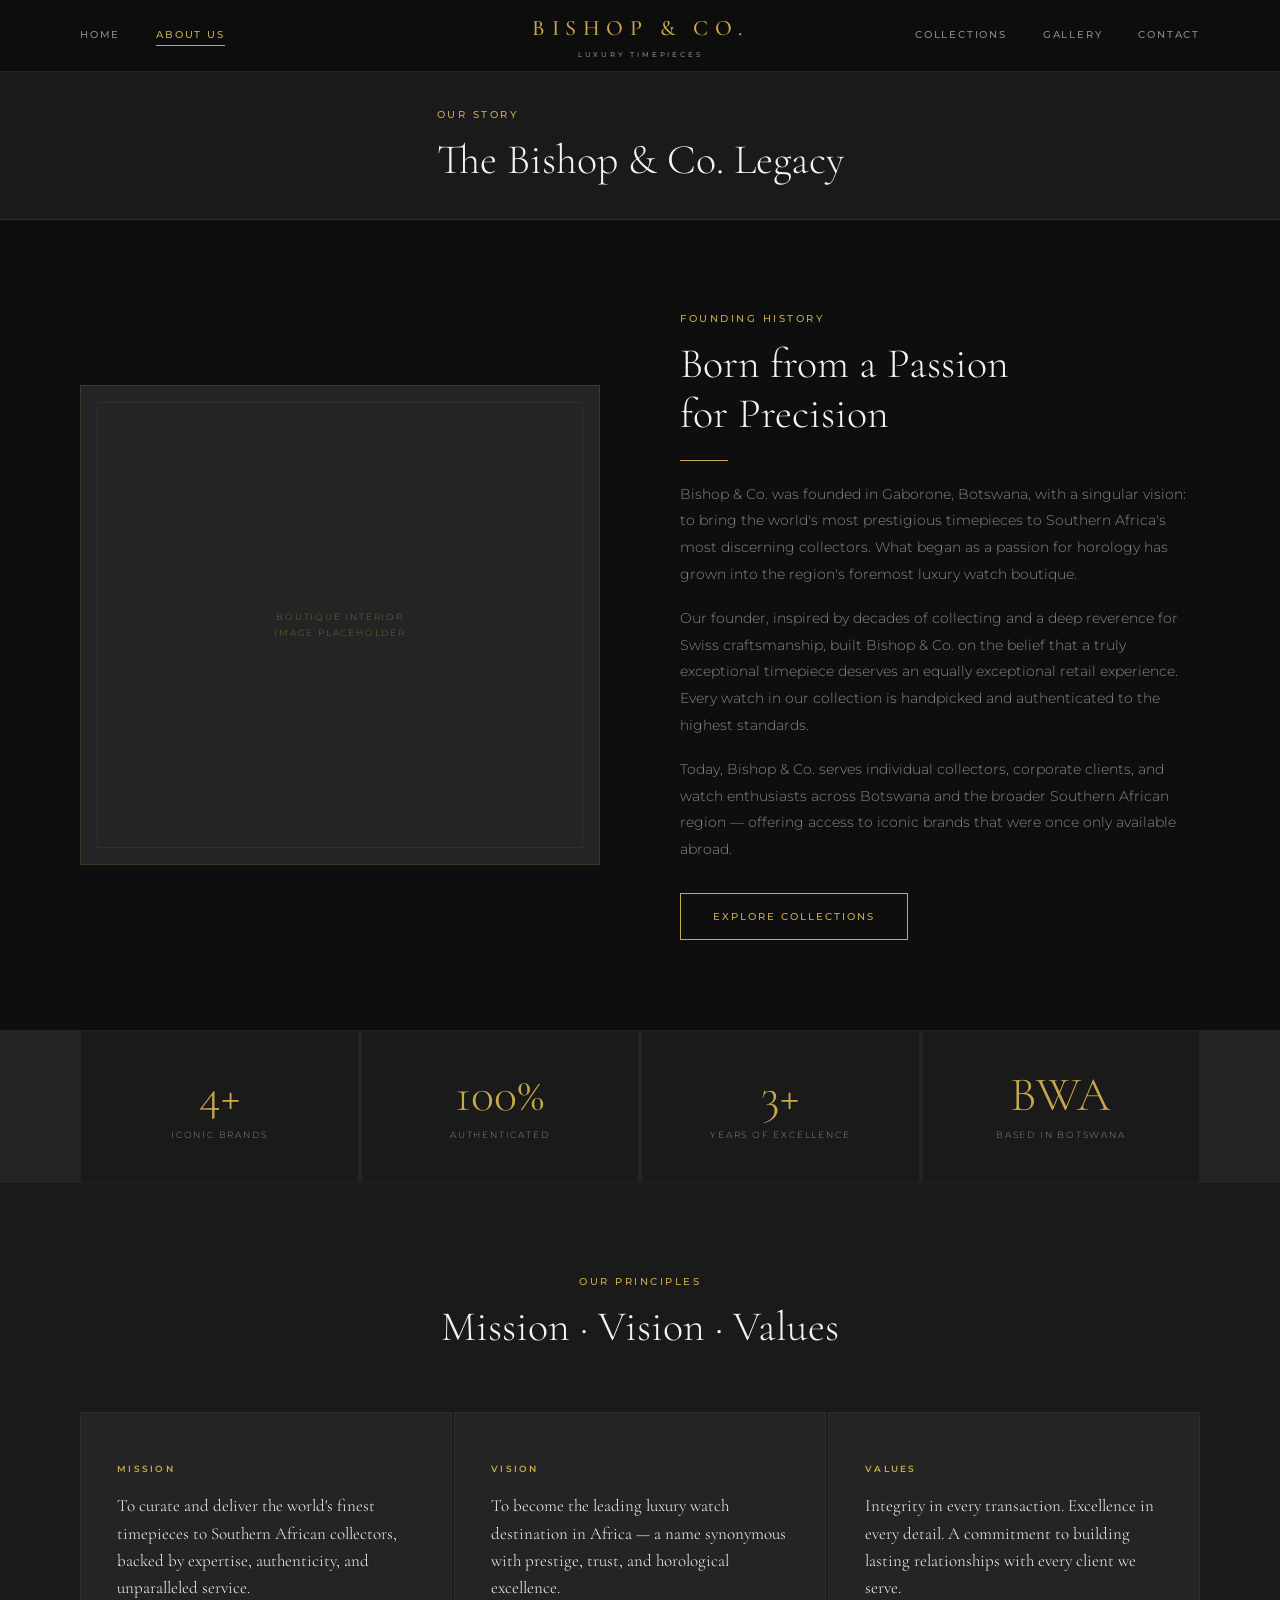
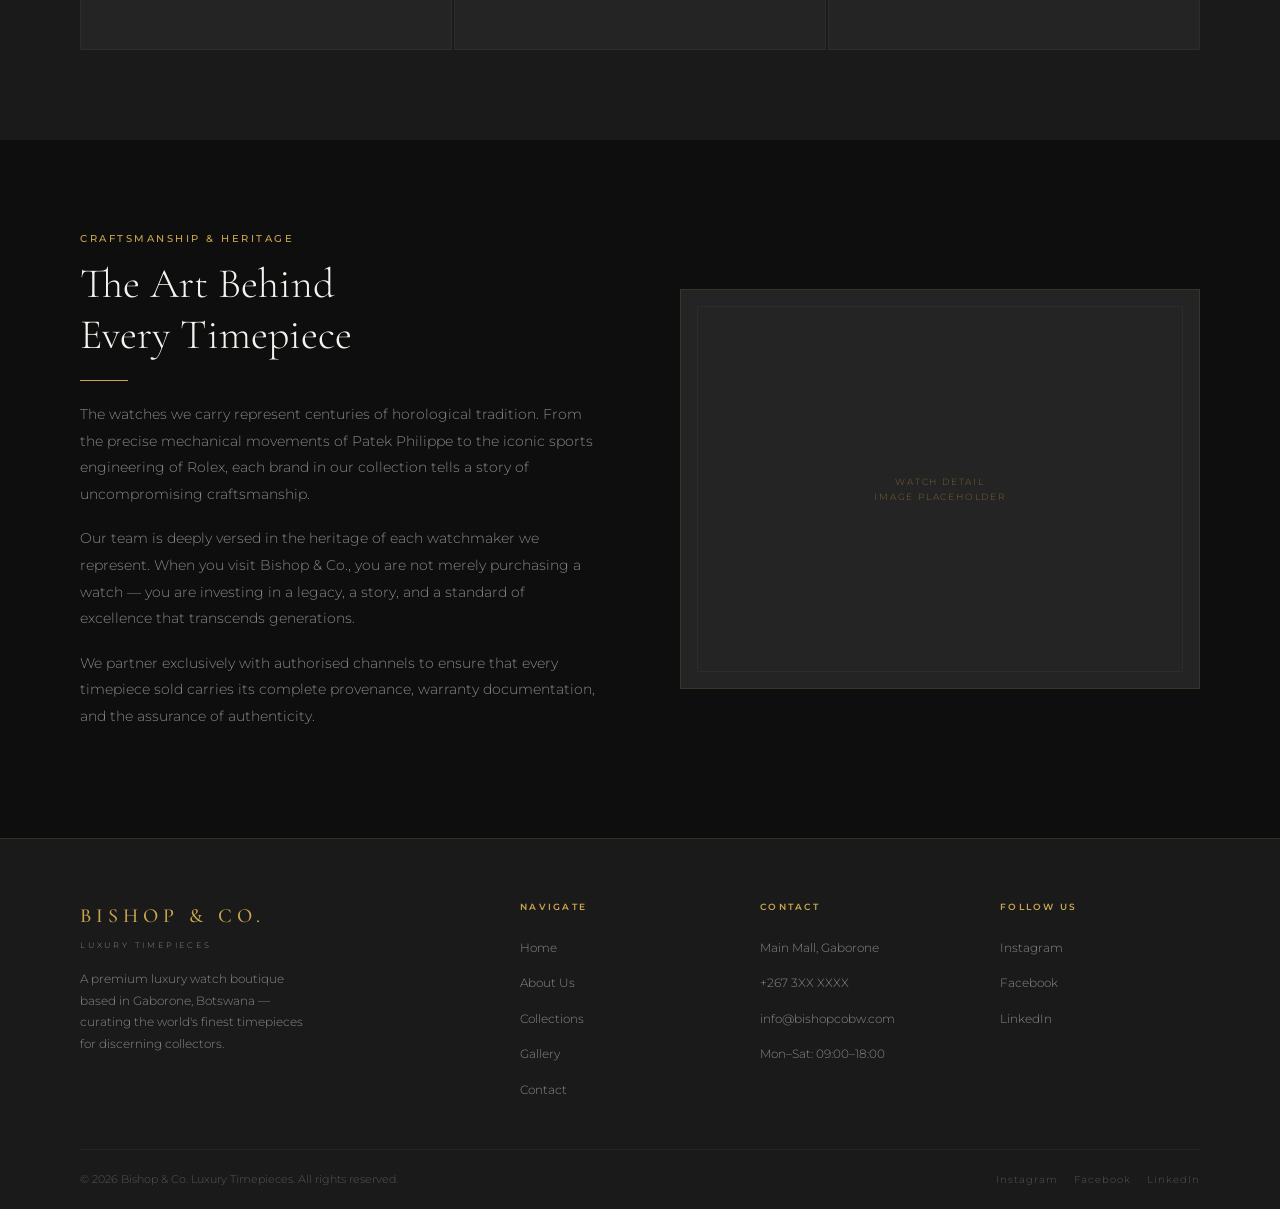
==== about.html @ af827899 "Add files via upload" ====
<!DOCTYPE html>
<html lang="en">
<head>
  <meta charset="UTF-8" />
  <meta name="viewport" content="width=device-width, initial-scale=1.0" />
  <title>About Us — Bishop & Co. Luxury Timepieces</title>
  <link rel="stylesheet" href="style.css" />
  <style>
    /* ── Story Section ── */
    .story-grid {
      display: grid;
      grid-template-columns: 1fr 1fr;
      gap: 80px;
      align-items: center;
    }
    .story-img {
      height: 480px;
      background: var(--dark-3);
      border: 1px solid rgba(201,168,76,0.15);
      display: flex;
      align-items: center;
      justify-content: center;
      position: relative;
    }
    .story-img::before {
      content: '';
      position: absolute;
      inset: 16px;
      border: 1px solid rgba(201,168,76,0.08);
    }
    .img-placeholder-label {
      font-size: 9px;
      letter-spacing: 0.2em;
      color: var(--gold-dim);
      text-align: center;
      text-transform: uppercase;
    }
    .story-body p {
      font-size: 14px;
      color: var(--muted);
      line-height: 1.9;
      margin-bottom: 18px;
    }

    /* ── Mission Vision Values ── */
    .mvv-grid {
      display: grid;
      grid-template-columns: repeat(3, 1fr);
      gap: 2px;
    }
    .mvv-item {
      padding: 48px 36px;
      background: var(--dark-3);
      border: 1px solid rgba(255,255,255,0.04);
      transition: border-color var(--transition);
    }
    .mvv-item:hover { border-color: rgba(201,168,76,0.25); }
    .mvv-label {
      font-size: 9px;
      font-weight: 600;
      letter-spacing: 0.25em;
      color: var(--gold);
      text-transform: uppercase;
      margin-bottom: 16px;
    }
    .mvv-text {
      font-family: var(--serif);
      font-size: 17px;
      font-weight: 300;
      color: var(--white);
      line-height: 1.6;
    }

    /* ── Craftsmanship ── */
    .craft-grid {
      display: grid;
      grid-template-columns: 1fr 1fr;
      gap: 80px;
      align-items: center;
    }
    .craft-img {
      height: 400px;
      background: var(--dark-3);
      border: 1px solid rgba(201,168,76,0.12);
      display: flex;
      align-items: center;
      justify-content: center;
      position: relative;
    }
    .craft-img::before {
      content: '';
      position: absolute;
      inset: 16px;
      border: 1px solid rgba(201,168,76,0.06);
    }
    .craft-body p {
      font-size: 14px;
      color: var(--muted);
      line-height: 1.9;
      margin-bottom: 18px;
    }

    /* ── Brand Stats ── */
    .stats-grid {
      display: grid;
      grid-template-columns: repeat(4, 1fr);
      gap: 2px;
    }
    .stat-item {
      padding: 40px 24px;
      background: var(--dark-2);
      border: 1px solid rgba(255,255,255,0.04);
      text-align: center;
    }
    .stat-number {
      font-family: var(--serif);
      font-size: 48px;
      font-weight: 300;
      color: var(--gold);
      line-height: 1;
      margin-bottom: 8px;
    }
    .stat-label {
      font-size: 9px;
      letter-spacing: 0.2em;
      color: var(--muted);
      text-transform: uppercase;
    }
  </style>
</head>
<body>

  <!-- NAV -->
  <nav>
    <div class="container">
      <div class="nav-left">
        <div class="nav-links">
          <a href="index.html">Home</a>
          <a href="about.html" class="active">About Us</a>
        </div>
      </div>
      <a href="index.html" class="nav-logo">
        <span class="nav-logo-main">BISHOP &amp; CO.</span>
        <span class="nav-logo-sub">Luxury Timepieces</span>
      </a>
      <div class="nav-right">
        <div class="nav-links">
          <a href="collections.html">Collections</a>
          <a href="gallery.html">Gallery</a>
          <a href="contact.html">Contact</a>
        </div>
      </div>
    </div>
  </nav>

  <!-- PAGE HERO -->
  <div class="page-hero">
    <div class="container">
      <span class="tag">Our Story</span>
      <h1 class="section-title">The Bishop &amp; Co. Legacy</h1>
    </div>
  </div>

  <!-- BRAND STORY -->
  <section>
    <div class="container">
      <div class="story-grid">
        <div class="story-img">
          <span class="img-placeholder-label">Boutique Interior<br>Image Placeholder</span>
        </div>
        <div class="story-body">
          <span class="tag">Founding History</span>
          <h2 class="section-title">Born from a Passion<br>for Precision</h2>
          <div class="divider"></div>
          <p>Bishop &amp; Co. was founded in Gaborone, Botswana, with a singular vision: to bring the world's most prestigious timepieces to Southern Africa's most discerning collectors. What began as a passion for horology has grown into the region's foremost luxury watch boutique.</p>
          <p>Our founder, inspired by decades of collecting and a deep reverence for Swiss craftsmanship, built Bishop &amp; Co. on the belief that a truly exceptional timepiece deserves an equally exceptional retail experience. Every watch in our collection is handpicked and authenticated to the highest standards.</p>
          <p>Today, Bishop &amp; Co. serves individual collectors, corporate clients, and watch enthusiasts across Botswana and the broader Southern African region — offering access to iconic brands that were once only available abroad.</p>
          <a href="collections.html" class="btn" style="margin-top: 12px;">Explore Collections</a>
        </div>
      </div>
    </div>
  </section>

  <!-- STATS -->
  <section class="darker-bg" style="padding: 0;">
    <div class="container" style="padding: 0 40px;">
      <div class="stats-grid">
        <div class="stat-item">
          <div class="stat-number">4+</div>
          <div class="stat-label">Iconic Brands</div>
        </div>
        <div class="stat-item">
          <div class="stat-number">100%</div>
          <div class="stat-label">Authenticated</div>
        </div>
        <div class="stat-item">
          <div class="stat-number">3+</div>
          <div class="stat-label">Years of Excellence</div>
        </div>
        <div class="stat-item">
          <div class="stat-number">BWA</div>
          <div class="stat-label">Based in Botswana</div>
        </div>
      </div>
    </div>
  </section>

  <!-- MISSION / VISION / VALUES -->
  <section class="dark-bg">
    <div class="container">
      <span class="tag" style="text-align:center; display:block;">Our Principles</span>
      <h2 class="section-title" style="text-align:center; margin-bottom: 60px;">Mission · Vision · Values</h2>
      <div class="mvv-grid">
        <div class="mvv-item">
          <div class="mvv-label">Mission</div>
          <p class="mvv-text">To curate and deliver the world's finest timepieces to Southern African collectors, backed by expertise, authenticity, and unparalleled service.</p>
        </div>
        <div class="mvv-item">
          <div class="mvv-label">Vision</div>
          <p class="mvv-text">To become the leading luxury watch destination in Africa — a name synonymous with prestige, trust, and horological excellence.</p>
        </div>
        <div class="mvv-item">
          <div class="mvv-label">Values</div>
          <p class="mvv-text">Integrity in every transaction. Excellence in every detail. A commitment to building lasting relationships with every client we serve.</p>
        </div>
      </div>
    </div>
  </section>

  <!-- CRAFTSMANSHIP -->
  <section>
    <div class="container">
      <div class="craft-grid">
        <div class="craft-body">
          <span class="tag">Craftsmanship &amp; Heritage</span>
          <h2 class="section-title">The Art Behind<br>Every Timepiece</h2>
          <div class="divider"></div>
          <p>The watches we carry represent centuries of horological tradition. From the precise mechanical movements of Patek Philippe to the iconic sports engineering of Rolex, each brand in our collection tells a story of uncompromising craftsmanship.</p>
          <p>Our team is deeply versed in the heritage of each watchmaker we represent. When you visit Bishop &amp; Co., you are not merely purchasing a watch — you are investing in a legacy, a story, and a standard of excellence that transcends generations.</p>
          <p>We partner exclusively with authorised channels to ensure that every timepiece sold carries its complete provenance, warranty documentation, and the assurance of authenticity.</p>
        </div>
        <div class="craft-img">
          <span class="img-placeholder-label">Watch Detail<br>Image Placeholder</span>
        </div>
      </div>
    </div>
  </section>

  <!-- FOOTER -->
  <footer>
    <div class="container">
      <div class="footer-grid">
        <div class="footer-col">
          <div class="footer-brand-name">BISHOP &amp; CO.</div>
          <div class="footer-brand-sub">Luxury Timepieces</div>
          <p class="footer-desc">A premium luxury watch boutique based in Gaborone, Botswana — curating the world's finest timepieces for discerning collectors.</p>
        </div>
        <div class="footer-col">
          <div class="footer-col-title">Navigate</div>
          <ul>
            <li><a href="index.html">Home</a></li>
            <li><a href="about.html">About Us</a></li>
            <li><a href="collections.html">Collections</a></li>
            <li><a href="gallery.html">Gallery</a></li>
            <li><a href="contact.html">Contact</a></li>
          </ul>
        </div>
        <div class="footer-col">
          <div class="footer-col-title">Contact</div>
          <ul>
            <li><a href="#">Main Mall, Gaborone</a></li>
            <li><a href="tel:+26731234567">+267 3XX XXXX</a></li>
            <li><a href="mailto:info@bishopcobw.com">info@bishopcobw.com</a></li>
            <li><a href="#">Mon–Sat: 09:00–18:00</a></li>
          </ul>
        </div>
        <div class="footer-col">
          <div class="footer-col-title">Follow Us</div>
          <ul>
            <li><a href="#">Instagram</a></li>
            <li><a href="#">Facebook</a></li>
            <li><a href="#">LinkedIn</a></li>
          </ul>
        </div>
      </div>
      <div class="footer-bottom">
        <span class="footer-copy">&copy; 2026 Bishop &amp; Co. Luxury Timepieces. All rights reserved.</span>
        <div class="footer-social">
          <a href="#">Instagram</a>
          <a href="#">Facebook</a>
          <a href="#">LinkedIn</a>
        </div>
      </div>
    </div>
  </footer>

</body>
</html>
---- style.css ----
/* ============================================================
   BISHOP & CO. — LUXURY TIMEPIECES
   Shared Stylesheet
   ============================================================ */

@import url('https://fonts.googleapis.com/css2?family=Cormorant+Garamond:ital,wght@0,300;0,400;0,500;0,600;1,300;1,400&family=Montserrat:wght@300;400;500;600&display=swap');

/* ── Variables ── */
:root {
  --gold:       #c9a84c;
  --gold-light: #e2c97e;
  --gold-dim:   #7a6230;
  --dark:       #0e0e0e;
  --dark-2:     #1a1a1a;
  --dark-3:     #242424;
  --dark-4:     #2e2e2e;
  --mid:        #555;
  --muted:      #888;
  --light:      #ccc;
  --white:      #f5f3ee;
  --serif:      'Cormorant Garamond', Georgia, serif;
  --sans:       'Montserrat', sans-serif;
  --nav-h:      72px;
  --transition: 0.3s ease;
}

/* ── Reset ── */
*, *::before, *::after { box-sizing: border-box; margin: 0; padding: 0; }
html { scroll-behavior: smooth; }
body {
  background: var(--dark);
  color: var(--white);
  font-family: var(--sans);
  font-weight: 300;
  font-size: 15px;
  line-height: 1.7;
  -webkit-font-smoothing: antialiased;
}
img { display: block; width: 100%; height: 100%; object-fit: cover; }
a { text-decoration: none; color: inherit; }
ul { list-style: none; }

/* ── Utility ── */
.container { max-width: 1200px; margin: 0 auto; padding: 0 40px; }
.gold { color: var(--gold); }
.serif { font-family: var(--serif); }
.tag {
  font-family: var(--sans);
  font-size: 10px;
  font-weight: 500;
  letter-spacing: 0.25em;
  color: var(--gold);
  text-transform: uppercase;
  display: block;
  margin-bottom: 12px;
}
.section-title {
  font-family: var(--serif);
  font-size: clamp(28px, 4vw, 42px);
  font-weight: 300;
  line-height: 1.2;
  color: var(--white);
}
.divider {
  width: 48px;
  height: 1px;
  background: var(--gold);
  margin: 20px 0;
}
.btn {
  display: inline-block;
  font-family: var(--sans);
  font-size: 10px;
  font-weight: 500;
  letter-spacing: 0.2em;
  text-transform: uppercase;
  padding: 14px 32px;
  border: 1px solid var(--gold);
  color: var(--gold);
  background: transparent;
  cursor: pointer;
  transition: background var(--transition), color var(--transition);
}
.btn:hover { background: var(--gold); color: var(--dark); }
.btn-filled {
  background: var(--gold);
  color: var(--dark);
}
.btn-filled:hover { background: var(--gold-light); }

/* ── Navigation ── */
nav {
  position: fixed;
  top: 0; left: 0; right: 0;
  z-index: 100;
  height: var(--nav-h);
  background: rgba(14,14,14,0.97);
  border-bottom: 1px solid rgba(201,168,76,0.15);
  display: flex;
  align-items: center;
}
nav .container {
  display: flex;
  align-items: center;
  justify-content: space-between;
  width: 100%;
}
.nav-logo { text-align: center; }
.nav-logo-main {
  font-family: var(--serif);
  font-size: 22px;
  font-weight: 500;
  letter-spacing: 0.3em;
  color: var(--gold);
  display: block;
}
.nav-logo-sub {
  font-size: 7px;
  font-weight: 500;
  letter-spacing: 0.4em;
  color: var(--muted);
  text-transform: uppercase;
  display: block;
  margin-top: 2px;
}
.nav-links {
  display: flex;
  gap: 36px;
  align-items: center;
}
.nav-links a {
  font-size: 10px;
  font-weight: 500;
  letter-spacing: 0.18em;
  text-transform: uppercase;
  color: var(--muted);
  position: relative;
  padding-bottom: 3px;
  transition: color var(--transition);
}
.nav-links a::after {
  content: '';
  position: absolute;
  bottom: 0; left: 0;
  width: 0; height: 1px;
  background: var(--gold);
  transition: width var(--transition);
}
.nav-links a:hover,
.nav-links a.active { color: var(--gold); }
.nav-links a:hover::after,
.nav-links a.active::after { width: 100%; }
.nav-left, .nav-right { flex: 1; }
.nav-right { display: flex; justify-content: flex-end; }

/* ── Page Hero Banner ── */
.page-hero {
  padding-top: var(--nav-h);
  height: 220px;
  background: var(--dark-2);
  border-bottom: 1px solid rgba(201,168,76,0.15);
  display: flex;
  align-items: center;
}
.page-hero .container { display: flex; flex-direction: column; justify-content: center; }

/* ── Footer ── */
footer {
  background: var(--dark-2);
  border-top: 1px solid rgba(201,168,76,0.15);
  padding: 60px 0 0;
}
.footer-grid {
  display: grid;
  grid-template-columns: 2fr 1fr 1fr 1fr;
  gap: 40px;
  padding-bottom: 48px;
  border-bottom: 1px solid rgba(255,255,255,0.05);
}
.footer-brand-name {
  font-family: var(--serif);
  font-size: 20px;
  font-weight: 500;
  letter-spacing: 0.25em;
  color: var(--gold);
  margin-bottom: 6px;
}
.footer-brand-sub {
  font-size: 8px;
  letter-spacing: 0.35em;
  color: var(--muted);
  text-transform: uppercase;
  margin-bottom: 16px;
}
.footer-desc {
  font-size: 12px;
  color: var(--muted);
  line-height: 1.8;
  max-width: 240px;
}
.footer-col-title {
  font-size: 9px;
  font-weight: 600;
  letter-spacing: 0.25em;
  text-transform: uppercase;
  color: var(--gold);
  margin-bottom: 20px;
}
.footer-col ul { display: flex; flex-direction: column; gap: 10px; }
.footer-col ul li a {
  font-size: 12px;
  color: var(--muted);
  transition: color var(--transition);
}
.footer-col ul li a:hover { color: var(--white); }
.footer-bottom {
  padding: 20px 0;
  display: flex;
  justify-content: space-between;
  align-items: center;
}
.footer-copy { font-size: 11px; color: var(--mid); }
.footer-social { display: flex; gap: 16px; }
.footer-social a {
  font-size: 10px;
  letter-spacing: 0.1em;
  color: var(--mid);
  transition: color var(--transition);
}
.footer-social a:hover { color: var(--gold); }

/* ── Section spacing ── */
section { padding: 90px 0; }
section.dark-bg { background: var(--dark-2); }
section.darker-bg { background: var(--dark-3); }

/* ── Watch Card ── */
.watch-card {
  background: var(--dark-2);
  border: 1px solid rgba(255,255,255,0.06);
  transition: border-color var(--transition), transform var(--transition);
  overflow: hidden;
}
.watch-card:hover {
  border-color: rgba(201,168,76,0.4);
  transform: translateY(-4px);
}
.watch-card-img {
  height: 220px;
  background: var(--dark-3);
  display: flex;
  align-items: center;
  justify-content: center;
  overflow: hidden;
  position: relative;
}
.watch-card-img .watch-placeholder {
  width: 120px;
  height: 120px;
  border-radius: 50%;
  border: 2px solid rgba(201,168,76,0.2);
  display: flex;
  align-items: center;
  justify-content: center;
}
.watch-card-img .watch-placeholder::after {
  content: '';
  width: 70px;
  height: 70px;
  border-radius: 50%;
  border: 1px solid rgba(201,168,76,0.15);
}
.watch-card-body { padding: 24px; }
.watch-card-brand {
  font-size: 9px;
  font-weight: 600;
  letter-spacing: 0.22em;
  color: var(--gold);
  text-transform: uppercase;
  margin-bottom: 6px;
}
.watch-card-name {
  font-family: var(--serif);
  font-size: 20px;
  font-weight: 400;
  color: var(--white);
  margin-bottom: 16px;
}
.watch-card-btn {
  font-size: 9px;
  font-weight: 500;
  letter-spacing: 0.18em;
  text-transform: uppercase;
  color: var(--gold);
  border: 1px solid rgba(201,168,76,0.4);
  padding: 8px 18px;
  display: inline-block;
  transition: background var(--transition), color var(--transition), border-color var(--transition);
  cursor: pointer;
}
.watch-card-btn:hover {
  background: var(--gold);
  color: var(--dark);
  border-color: var(--gold);
}

/* ── Responsive ── */
@media (max-width: 900px) {
  .container { padding: 0 24px; }
  .footer-grid { grid-template-columns: 1fr 1fr; }
  .nav-left { display: none; }
}
@media (max-width: 640px) {
  .footer-grid { grid-template-columns: 1fr; }
  .nav-links { gap: 20px; }
}
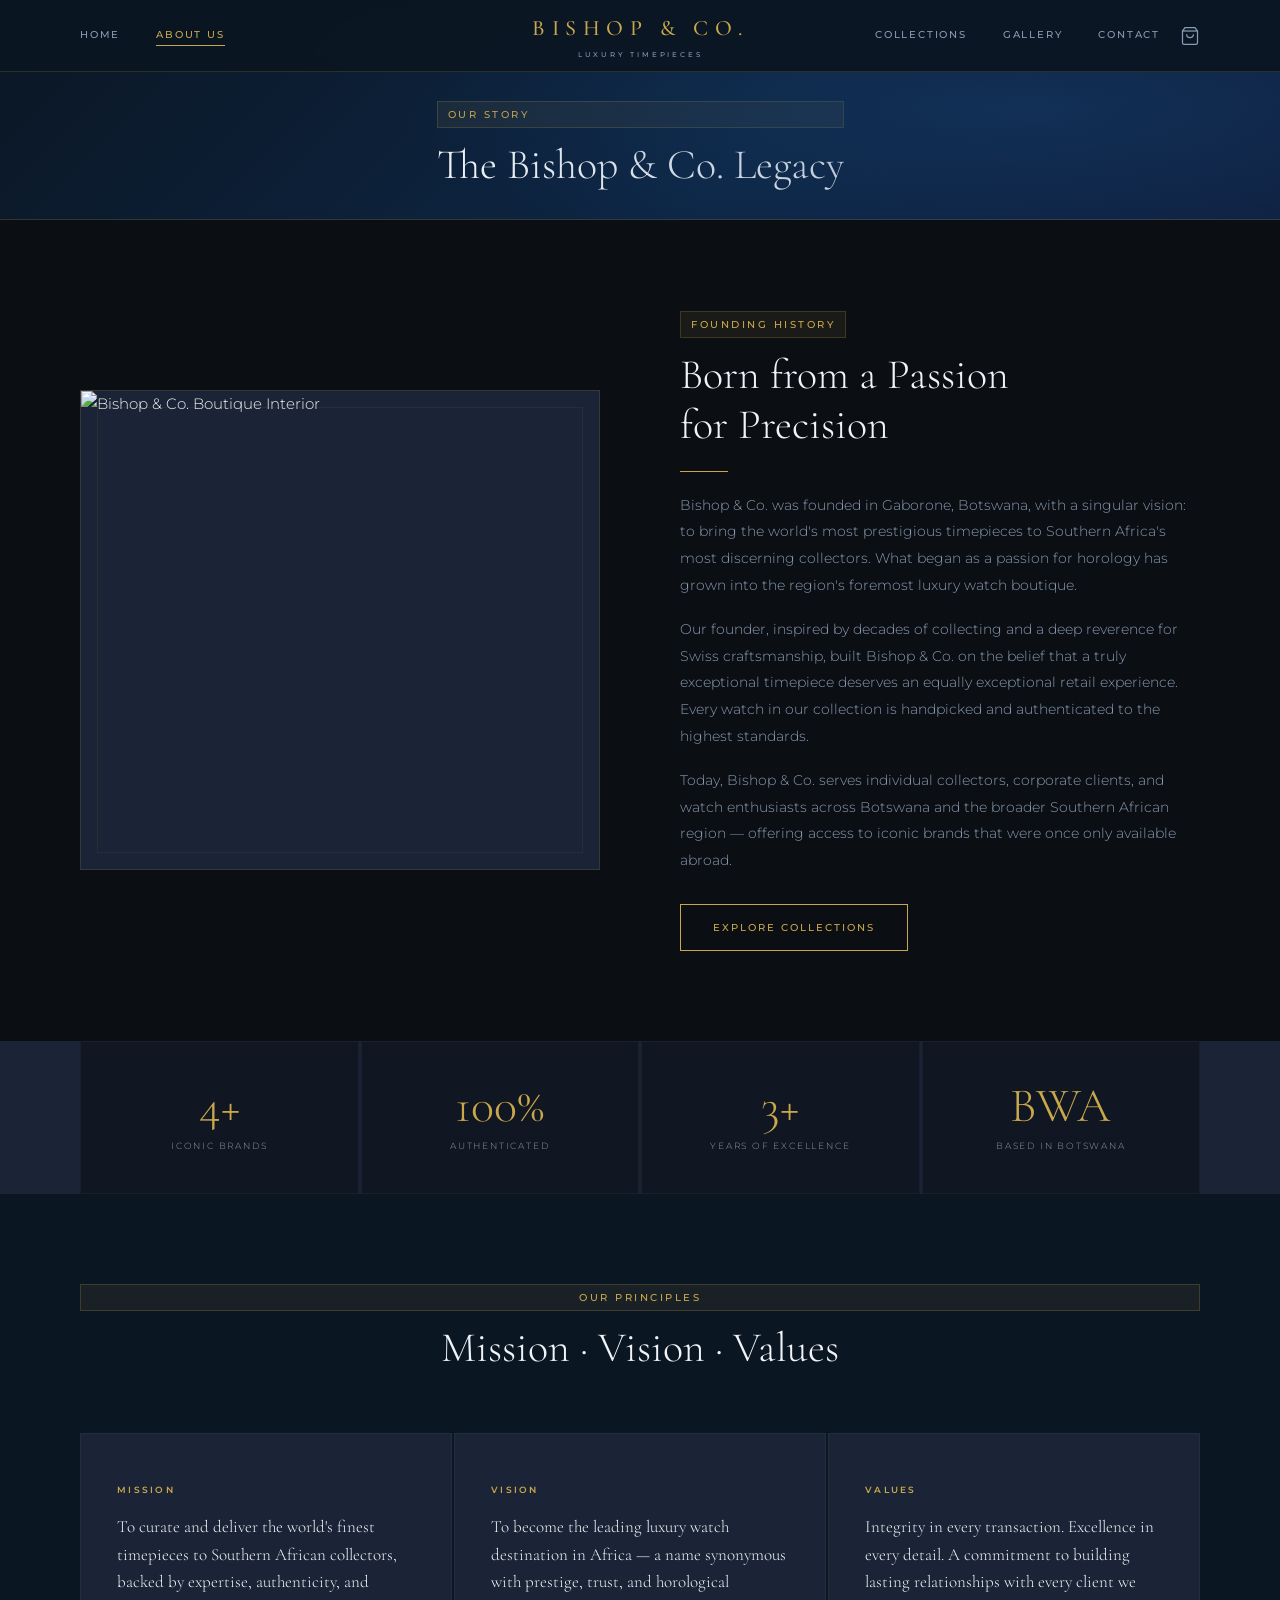
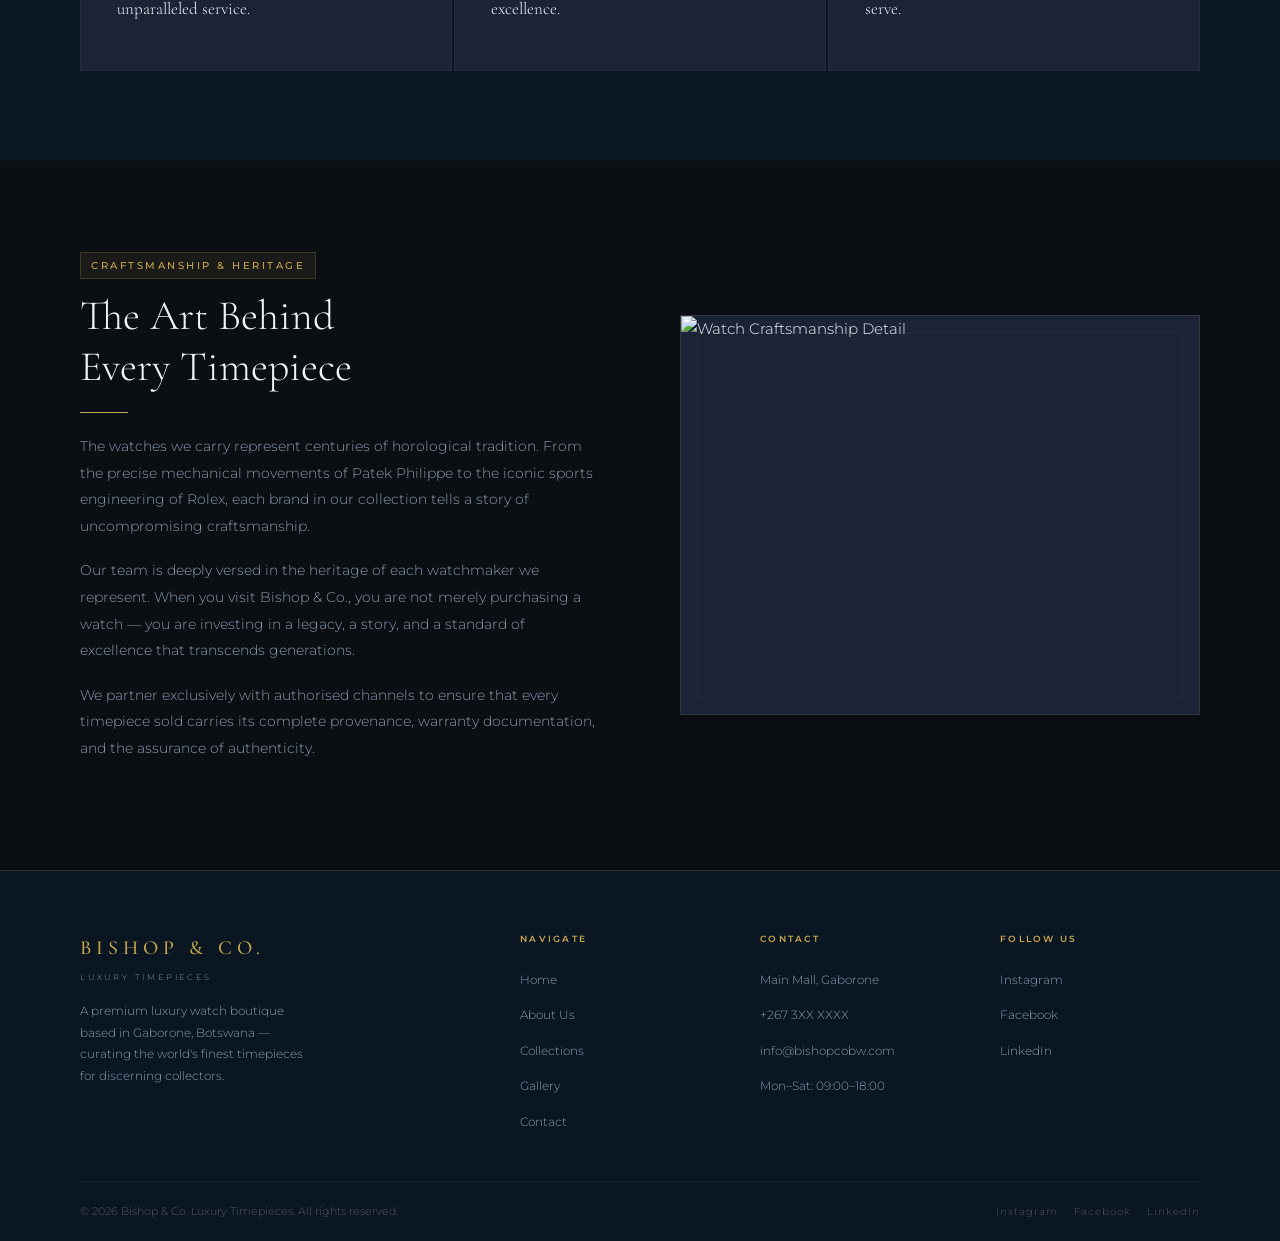
==== commit 4f76059e: "Add files via upload" ====
--- a/about.html
+++ b/about.html
@@ -149,6 +149,10 @@
           <a href="gallery.html">Gallery</a>
           <a href="contact.html">Contact</a>
         </div>
+        <a href="cart.html" class="nav-cart">
+          <svg viewBox="0 0 24 24" fill="none" stroke="currentColor" stroke-width="1.5"><path d="M6 2L3 6v14a2 2 0 002 2h14a2 2 0 002-2V6l-3-4z"/><line x1="3" y1="6" x2="21" y2="6"/><path d="M16 10a4 4 0 01-8 0"/></svg>
+          <span class="nav-cart-badge" id="cart-count"></span>
+        </a>
       </div>
     </div>
   </nav>
@@ -166,7 +170,7 @@
     <div class="container">
       <div class="story-grid">
         <div class="story-img">
-          <span class="img-placeholder-label">Boutique Interior<br>Image Placeholder</span>
+          <img src="images/number%2010.jpg" alt="Bishop &amp; Co. Boutique Interior">
         </div>
         <div class="story-body">
           <span class="tag">Founding History</span>
@@ -240,7 +244,7 @@
           <p>We partner exclusively with authorised channels to ensure that every timepiece sold carries its complete provenance, warranty documentation, and the assurance of authenticity.</p>
         </div>
         <div class="craft-img">
-          <span class="img-placeholder-label">Watch Detail<br>Image Placeholder</span>
+          <img src="images/number%2011.jpg" alt="Watch Craftsmanship Detail">
         </div>
       </div>
     </div>
@@ -294,5 +298,6 @@
     </div>
   </footer>
 
+  <script src="cart.js"></script>
 </body>
 </html>
--- a/style.css
+++ b/style.css
@@ -10,14 +10,18 @@
   --gold:       #c9a84c;
   --gold-light: #e2c97e;
   --gold-dim:   #7a6230;
-  --dark:       #0e0e0e;
-  --dark-2:     #1a1a1a;
-  --dark-3:     #242424;
-  --dark-4:     #2e2e2e;
-  --mid:        #555;
-  --muted:      #888;
-  --light:      #ccc;
-  --white:      #f5f3ee;
+  --dark:       #0b0f14;
+  --dark-2:     #111722;
+  --dark-3:     #1a2436;
+  --dark-4:     #22304a;
+  --navy:       #0b1623;
+  --navy-2:     #0f2040;
+  --sapphire:   #163d6b;
+  --sapphire-dim: #0d2645;
+  --mid:        #556;
+  --muted:      #8a9ab0;
+  --light:      #c8d4e0;
+  --white:      #f0f4f8;
   --serif:      'Cormorant Garamond', Georgia, serif;
   --sans:       'Montserrat', sans-serif;
   --nav-h:      72px;
@@ -51,8 +55,11 @@
   letter-spacing: 0.25em;
   color: var(--gold);
   text-transform: uppercase;
-  display: block;
+  display: inline-block;
   margin-bottom: 12px;
+  padding: 4px 10px;
+  background: rgba(201,168,76,0.08);
+  border: 1px solid rgba(201,168,76,0.2);
 }
 .section-title {
   font-family: var(--serif);
@@ -79,14 +86,22 @@
   color: var(--gold);
   background: transparent;
   cursor: pointer;
-  transition: background var(--transition), color var(--transition);
-}
-.btn:hover { background: var(--gold); color: var(--dark); }
+  transition: background var(--transition), color var(--transition), box-shadow var(--transition);
+}
+.btn:hover {
+  background: var(--gold);
+  color: var(--dark);
+  box-shadow: 0 4px 20px rgba(201,168,76,0.25);
+}
 .btn-filled {
-  background: var(--gold);
-  color: var(--dark);
-}
-.btn-filled:hover { background: var(--gold-light); }
+  background: linear-gradient(135deg, var(--gold) 0%, var(--gold-light) 100%);
+  color: var(--dark);
+  border-color: transparent;
+}
+.btn-filled:hover {
+  background: linear-gradient(135deg, var(--gold-light) 0%, var(--gold) 100%);
+  box-shadow: 0 6px 24px rgba(201,168,76,0.35);
+}
 
 /* ── Navigation ── */
 nav {
@@ -94,10 +109,11 @@
   top: 0; left: 0; right: 0;
   z-index: 100;
   height: var(--nav-h);
-  background: rgba(14,14,14,0.97);
-  border-bottom: 1px solid rgba(201,168,76,0.15);
-  display: flex;
-  align-items: center;
+  background: rgba(11,22,35,0.97);
+  border-bottom: 1px solid rgba(201,168,76,0.18);
+  display: flex;
+  align-items: center;
+  backdrop-filter: blur(8px);
 }
 nav .container {
   display: flex;
@@ -151,23 +167,32 @@
 .nav-links a:hover::after,
 .nav-links a.active::after { width: 100%; }
 .nav-left, .nav-right { flex: 1; }
-.nav-right { display: flex; justify-content: flex-end; }
+.nav-right { display: flex; justify-content: flex-end; align-items: center; gap: 20px; }
 
 /* ── Page Hero Banner ── */
 .page-hero {
   padding-top: var(--nav-h);
   height: 220px;
-  background: var(--dark-2);
-  border-bottom: 1px solid rgba(201,168,76,0.15);
-  display: flex;
-  align-items: center;
+  background: linear-gradient(135deg, var(--navy) 0%, var(--sapphire-dim) 60%, var(--navy-2) 100%);
+  border-bottom: 1px solid rgba(201,168,76,0.2);
+  display: flex;
+  align-items: center;
+  position: relative;
+  overflow: hidden;
+}
+.page-hero::after {
+  content: '';
+  position: absolute;
+  inset: 0;
+  background: radial-gradient(ellipse 70% 100% at 80% 50%, rgba(22,61,107,0.45) 0%, transparent 70%);
+  pointer-events: none;
 }
 .page-hero .container { display: flex; flex-direction: column; justify-content: center; }
 
 /* ── Footer ── */
 footer {
-  background: var(--dark-2);
-  border-top: 1px solid rgba(201,168,76,0.15);
+  background: var(--navy);
+  border-top: 1px solid rgba(201,168,76,0.2);
   padding: 60px 0 0;
 }
 .footer-grid {
@@ -231,23 +256,24 @@
 
 /* ── Section spacing ── */
 section { padding: 90px 0; }
-section.dark-bg { background: var(--dark-2); }
+section.dark-bg  { background: var(--navy); }
 section.darker-bg { background: var(--dark-3); }
 
 /* ── Watch Card ── */
 .watch-card {
   background: var(--dark-2);
-  border: 1px solid rgba(255,255,255,0.06);
-  transition: border-color var(--transition), transform var(--transition);
+  border: 1px solid rgba(22,61,107,0.35);
+  transition: border-color var(--transition), transform var(--transition), box-shadow var(--transition);
   overflow: hidden;
 }
 .watch-card:hover {
-  border-color: rgba(201,168,76,0.4);
+  border-color: rgba(201,168,76,0.45);
   transform: translateY(-4px);
+  box-shadow: 0 12px 40px rgba(22,61,107,0.3), 0 0 0 1px rgba(201,168,76,0.12);
 }
 .watch-card-img {
   height: 220px;
-  background: var(--dark-3);
+  background: linear-gradient(160deg, var(--sapphire-dim) 0%, var(--dark-3) 100%);
   display: flex;
   align-items: center;
   justify-content: center;
@@ -304,6 +330,56 @@
   border-color: var(--gold);
 }
 
+/* ── Cart Nav Icon ── */
+.nav-cart {
+  position: relative;
+  display: flex;
+  align-items: center;
+  color: var(--muted);
+  transition: color var(--transition);
+  cursor: pointer;
+  flex-shrink: 0;
+}
+.nav-cart:hover { color: var(--gold); }
+.nav-cart svg { width: 20px; height: 20px; }
+.nav-cart-badge {
+  position: absolute;
+  top: -7px; right: -9px;
+  background: var(--gold);
+  color: var(--dark);
+  font-size: 9px;
+  font-weight: 700;
+  min-width: 16px; height: 16px;
+  border-radius: 8px;
+  display: none;
+  align-items: center;
+  justify-content: center;
+  padding: 0 3px;
+  line-height: 1;
+}
+
+/* ── Watch Card Price & Actions ── */
+.watch-card-price {
+  font-family: var(--serif);
+  font-size: 17px;
+  color: var(--gold);
+  margin-bottom: 16px;
+}
+.watch-card-actions {
+  display: flex;
+  gap: 8px;
+  flex-wrap: wrap;
+}
+.watch-card-add {
+  background: var(--gold);
+  color: var(--dark);
+  border-color: var(--gold);
+  font-family: var(--sans);
+  cursor: pointer;
+}
+.watch-card-add:hover { background: var(--gold-light); border-color: var(--gold-light); color: var(--dark); }
+.watch-card-add.added { background: #4a8a4a; border-color: #4a8a4a; color: #fff; }
+
 /* ── Responsive ── */
 @media (max-width: 900px) {
   .container { padding: 0 24px; }
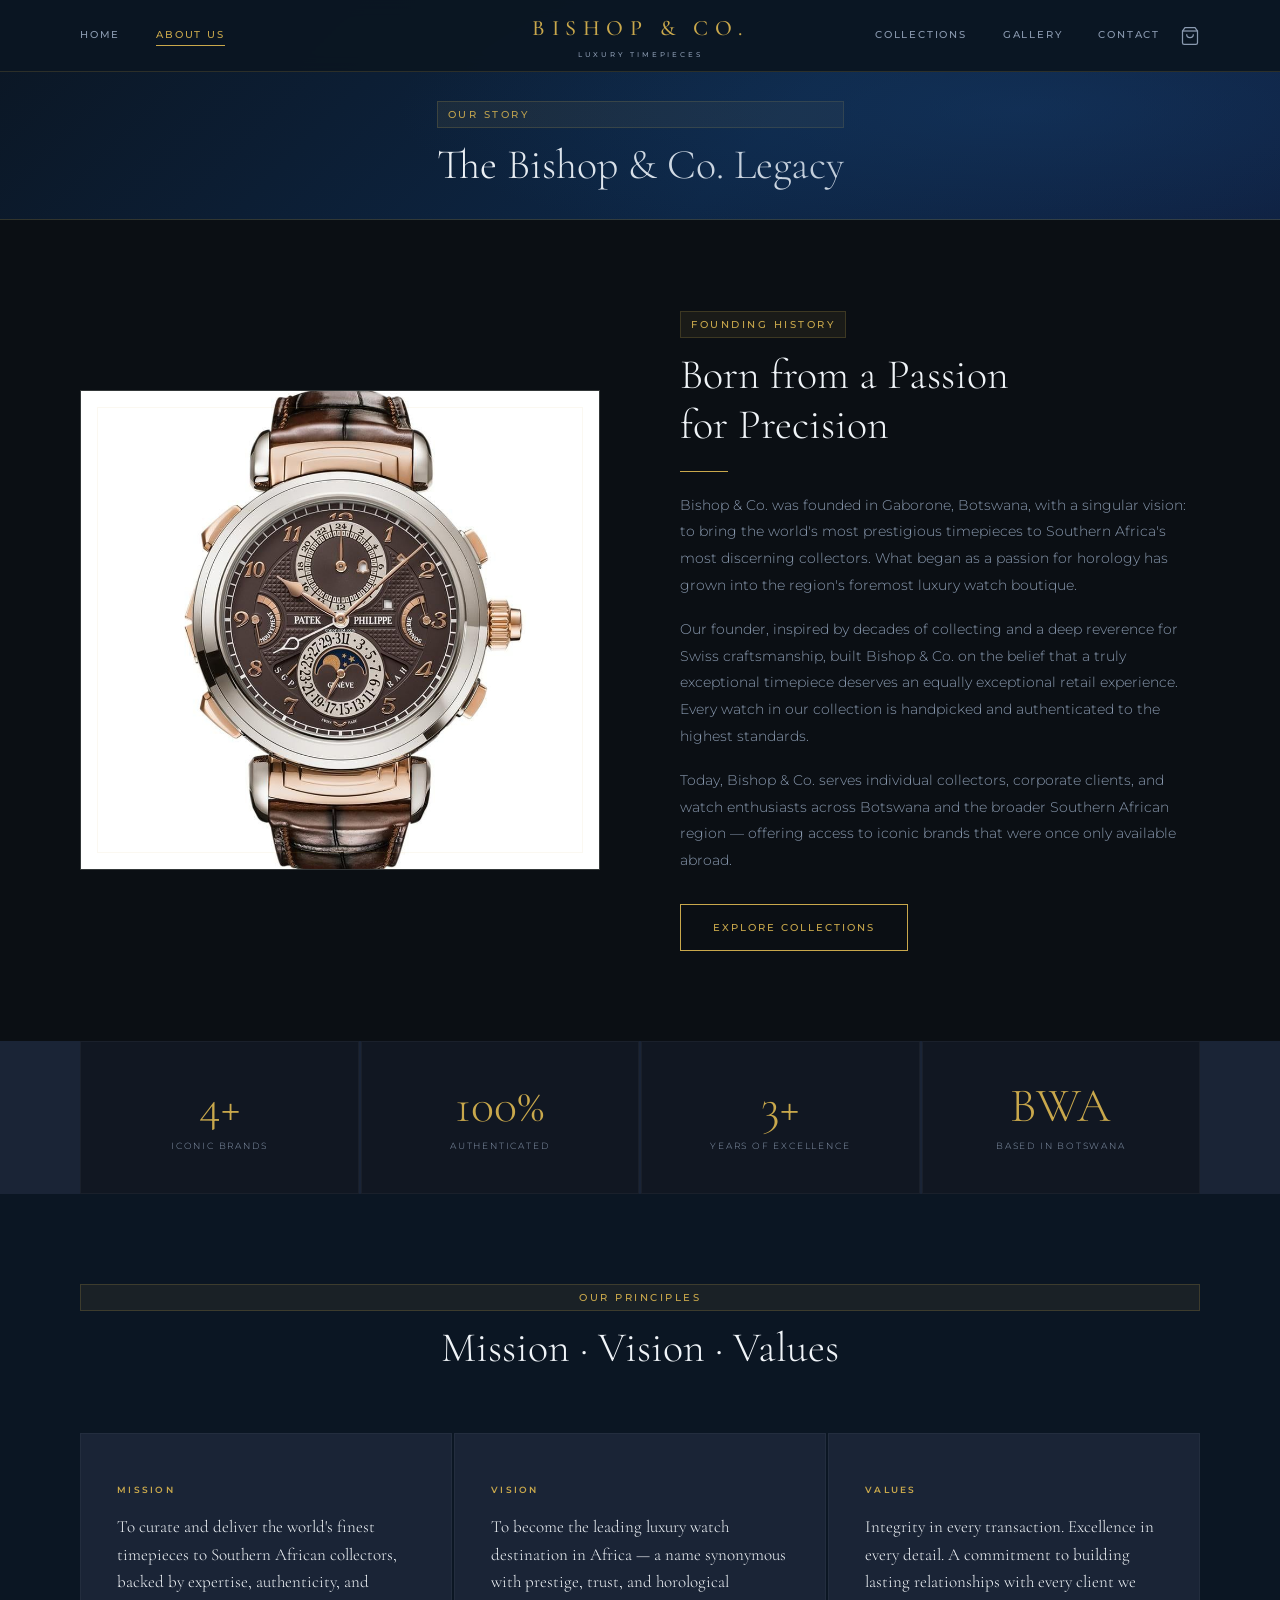
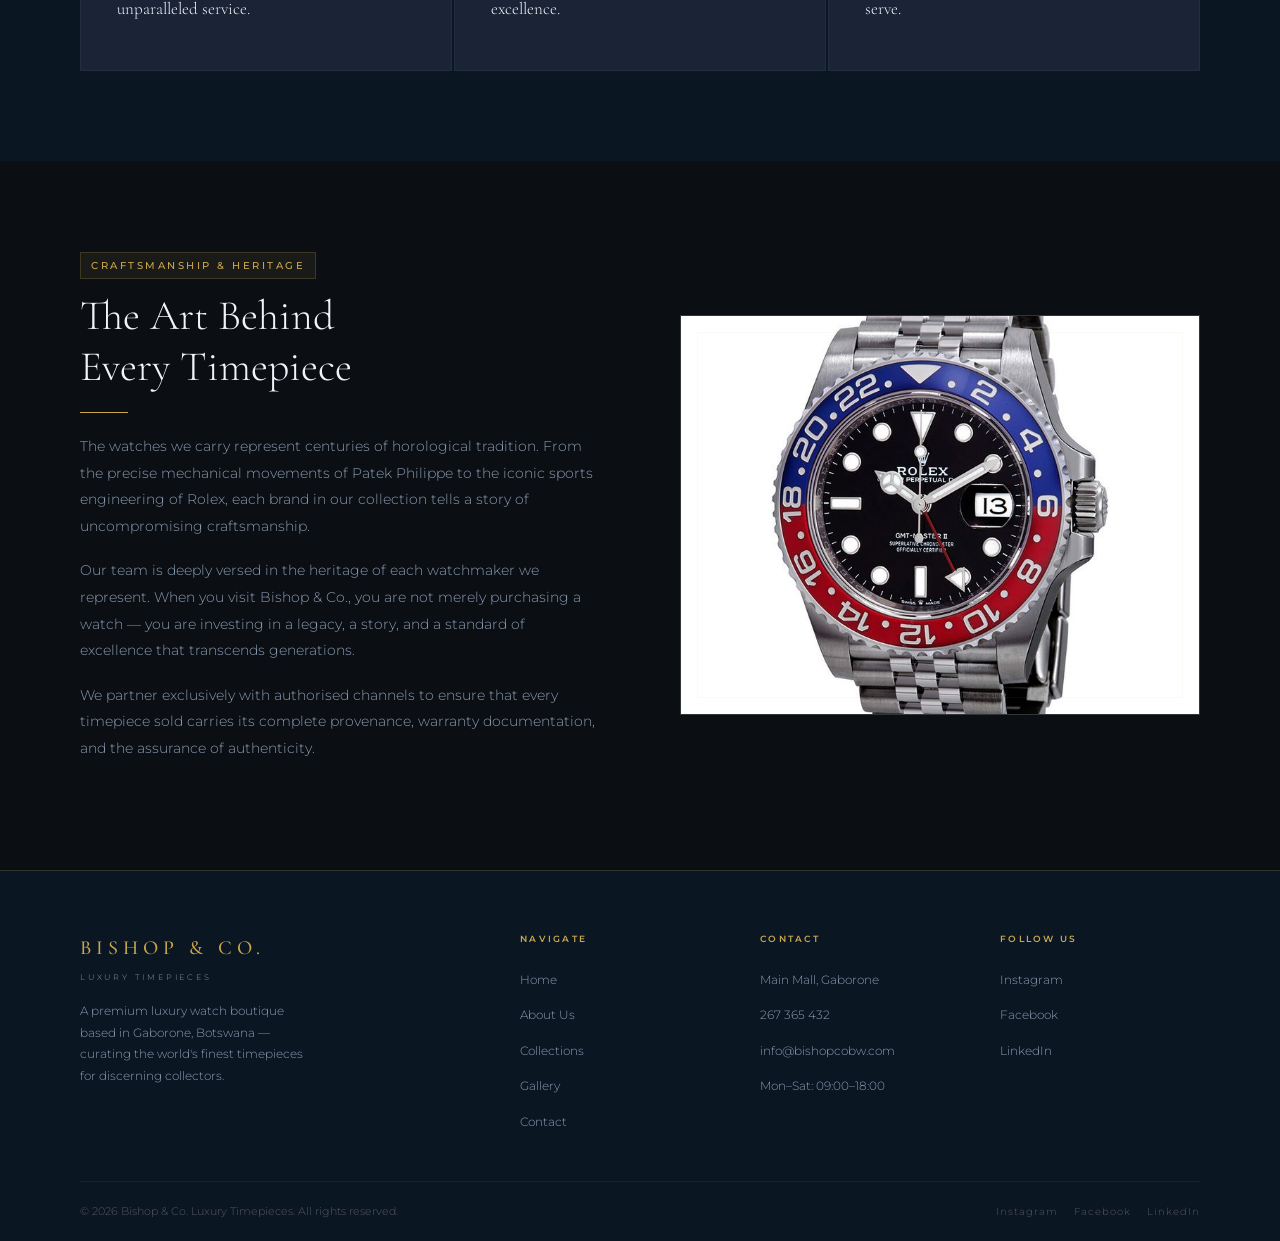
==== commit f0420819: "Add files via upload" ====
--- a/about.html
+++ b/about.html
@@ -273,7 +273,7 @@
           <div class="footer-col-title">Contact</div>
           <ul>
             <li><a href="#">Main Mall, Gaborone</a></li>
-            <li><a href="tel:+26731234567">+267 3XX XXXX</a></li>
+            <li><a href="tel:+267365432">267 365 432</a></li>
             <li><a href="mailto:info@bishopcobw.com">info@bishopcobw.com</a></li>
             <li><a href="#">Mon–Sat: 09:00–18:00</a></li>
           </ul>
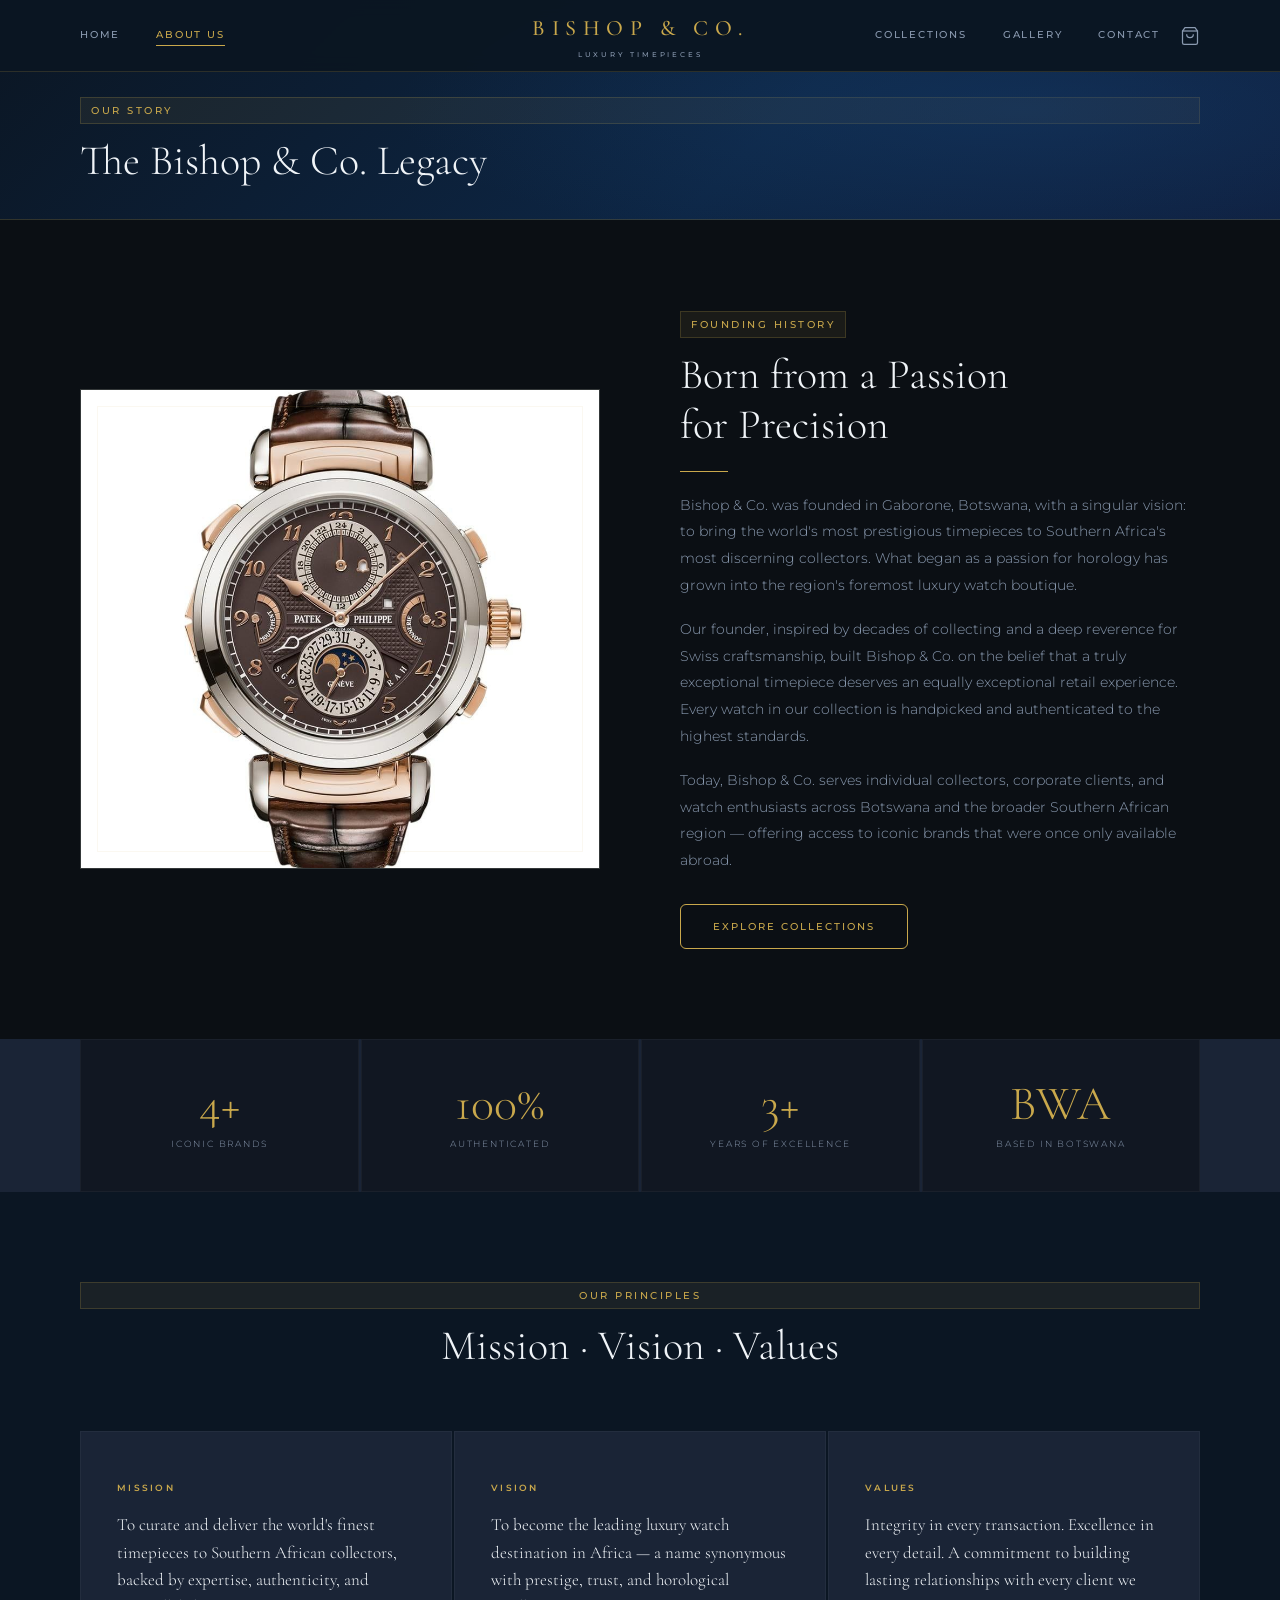
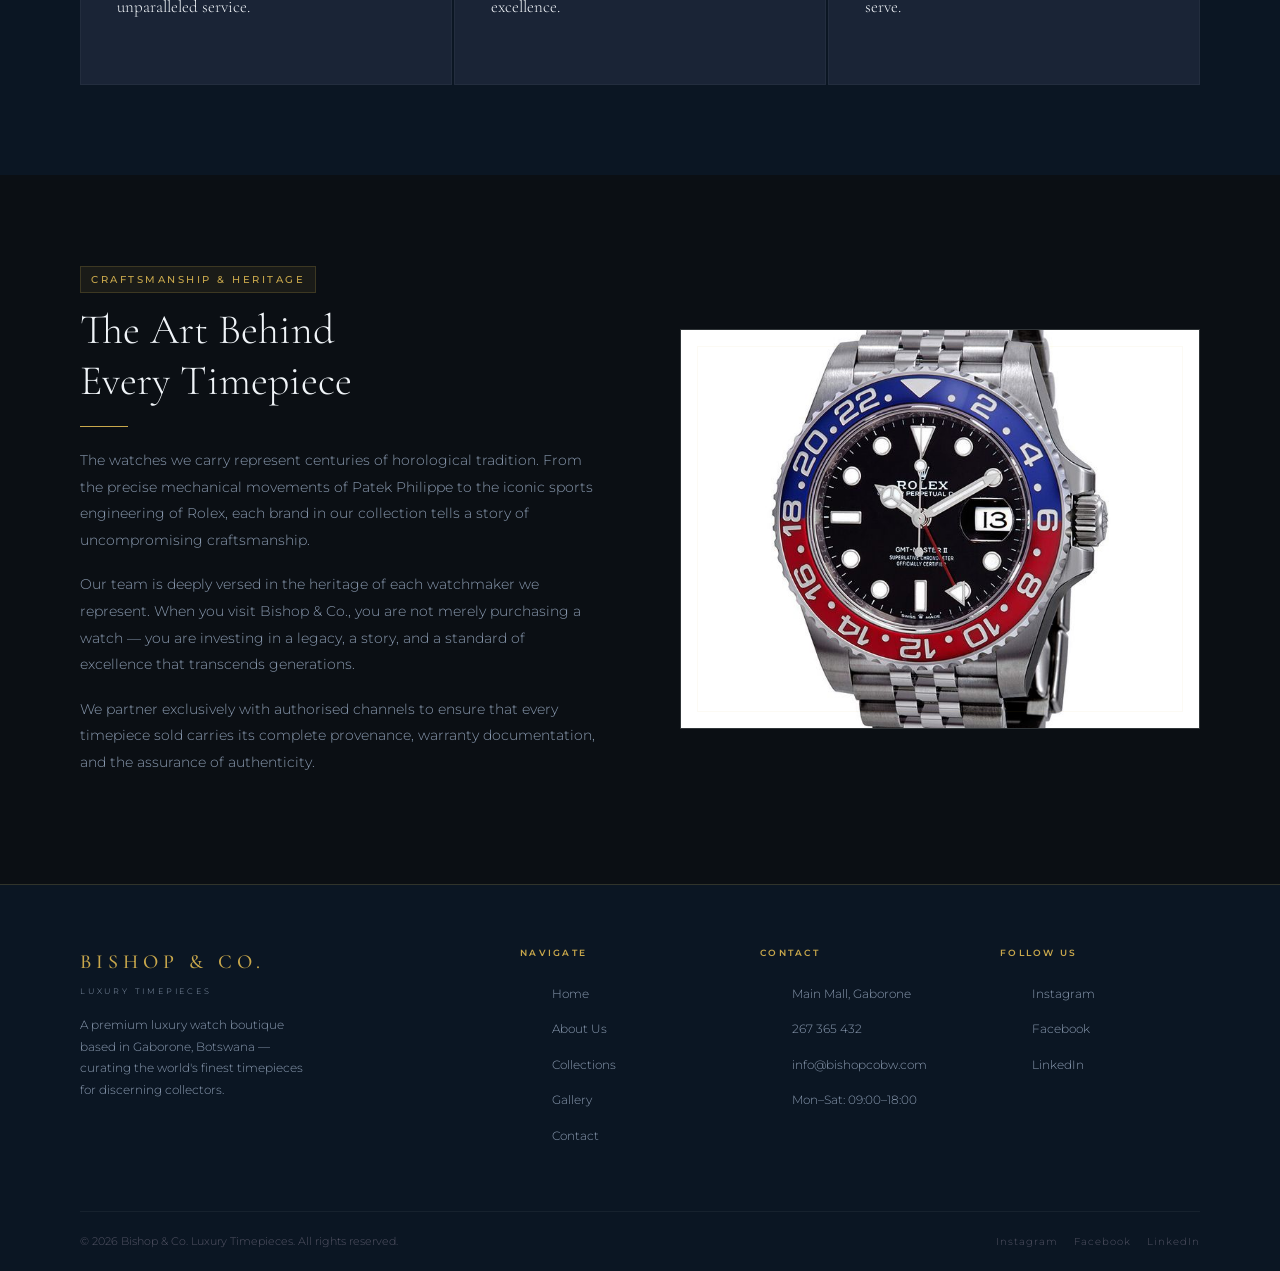
==== commit 5917a9d6: "Add files via upload" ====
--- a/about.html
+++ b/about.html
@@ -1,6 +1,7 @@
 <!DOCTYPE html>
 <html lang="en">
 <head>
+  <link href="https://cdn.jsdelivr.net/npm/bootstrap@5.3.0/dist/css/bootstrap.min.css" rel="stylesheet" />
   <meta charset="UTF-8" />
   <meta name="viewport" content="width=device-width, initial-scale=1.0" />
   <title>About Us — Bishop & Co. Luxury Timepieces</title>
